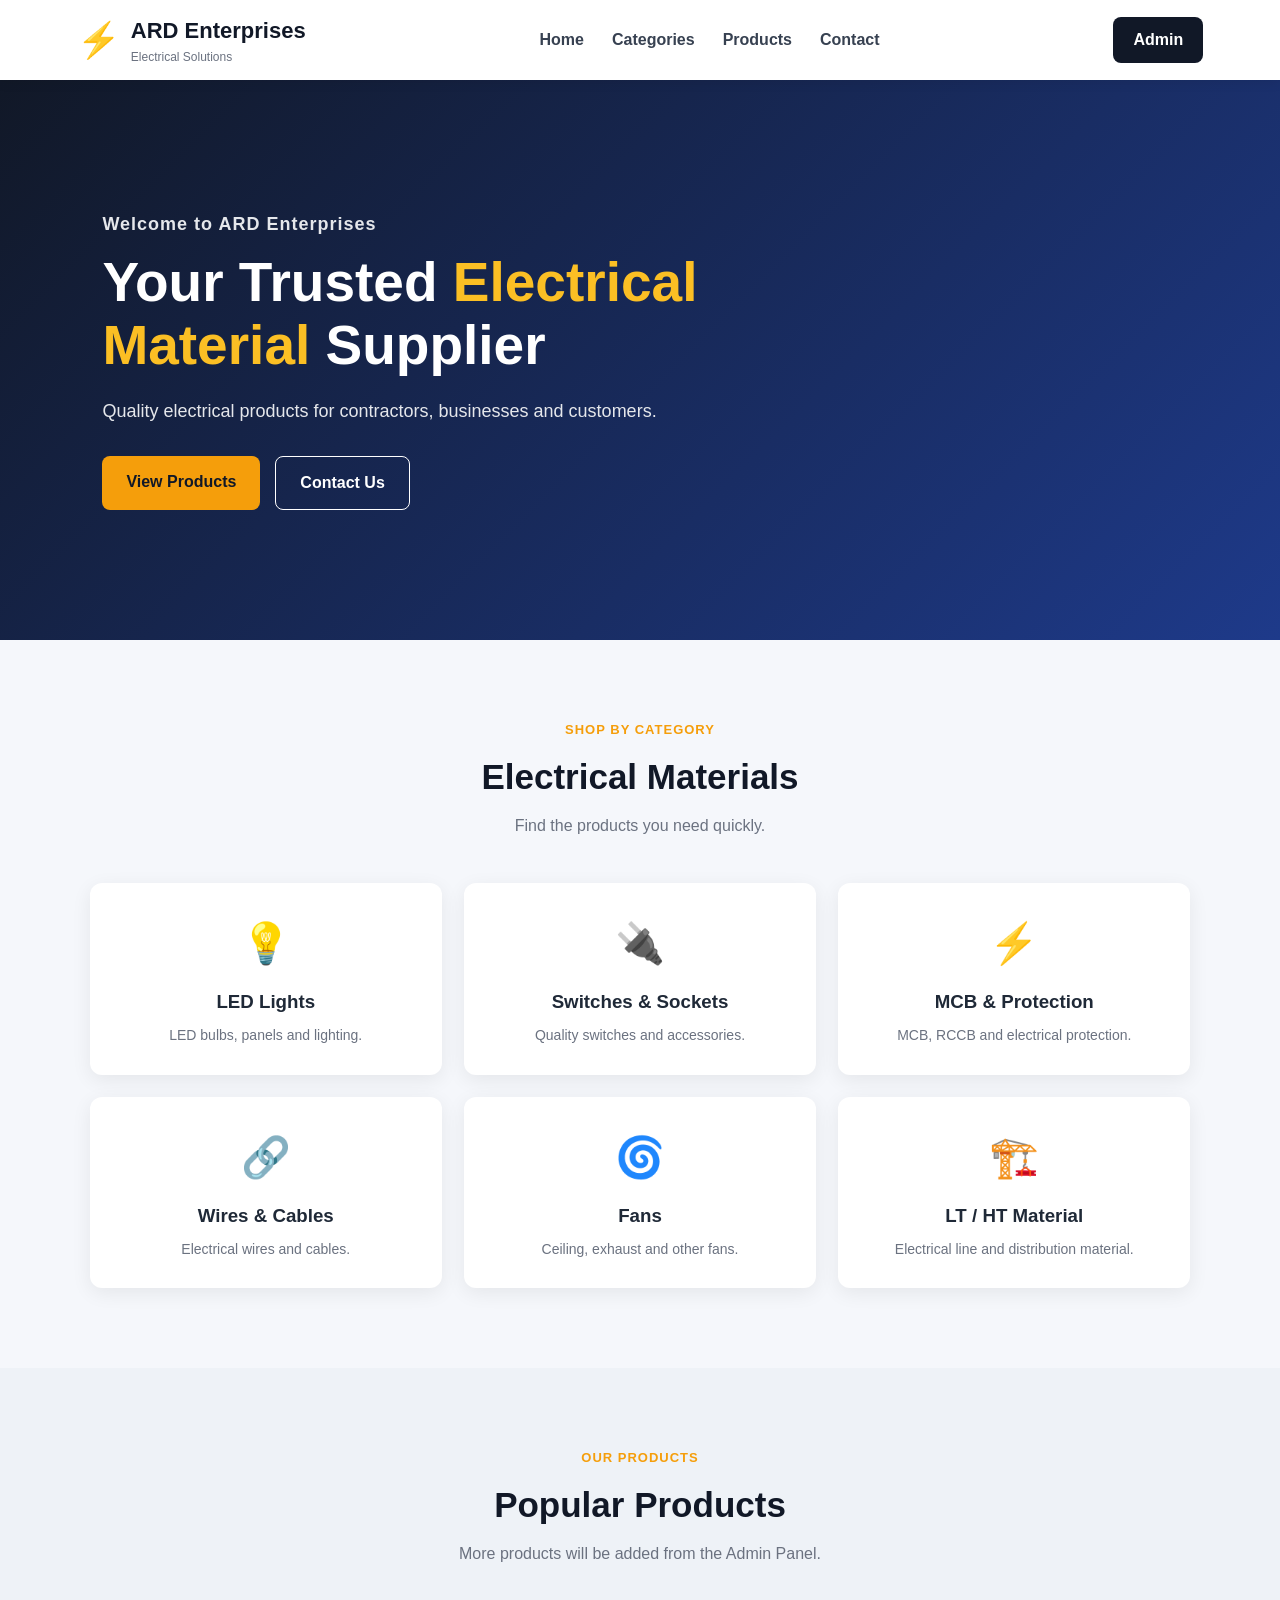
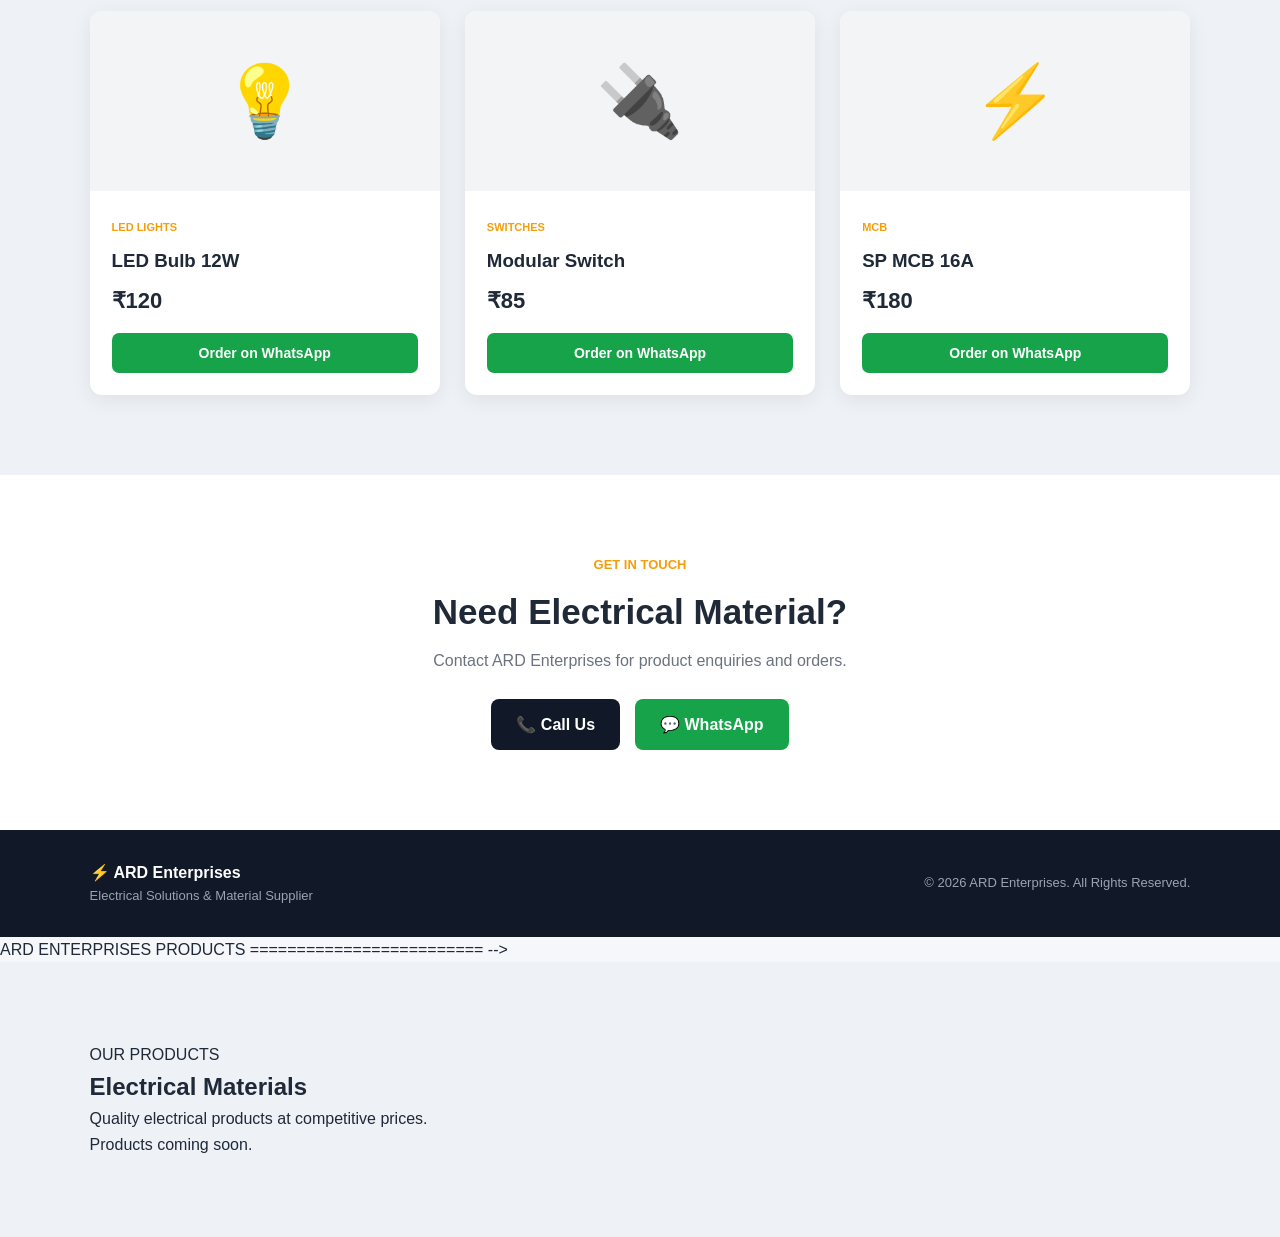
==== index.html @ 31192021 "Initial ARD Enterprises website" ====
<!DOCTYPE html>
<html lang="en">
<head>
    <meta charset="UTF-8">
    <meta name="viewport" content="width=device-width, initial-scale=1.0">

    <title>ARD Enterprises | Electrical Products</title>

    <link rel="stylesheet" href="style.css">
</head>

<body>

    <!-- =========================
         HEADER
    ========================== -->

    <header class="header">

        <div class="logo">
            <span>⚡</span>
            <div>
                <h1>ARD Enterprises</h1>
                <p>Electrical Solutions</p>
            </div>
        </div>

        <nav class="navbar">
            <a href="#home">Home</a>
            <a href="#categories">Categories</a>
            <a href="#products">Products</a>
            <a href="#contact">Contact</a>
        </nav>

        <a href="admin.html" class="admin-btn">
            Admin
        </a>

    </header>


    <!-- =========================
         HERO SECTION
    ========================== -->

    <section class="hero" id="home">

        <div class="hero-content">

            <p class="hero-small">
                Welcome to ARD Enterprises
            </p>

            <h2>
                Your Trusted
                <span>Electrical Material</span>
                Supplier
            </h2>

            <p>
                Quality electrical products for contractors,
                businesses and customers.
            </p>

            <div class="hero-buttons">

                <a href="#products" class="primary-btn">
                    View Products
                </a>

                <a href="#contact" class="secondary-btn">
                    Contact Us
                </a>

            </div>

        </div>

    </section>


    <!-- =========================
         CATEGORIES
    ========================== -->

    <section class="categories-section" id="categories">

        <div class="section-heading">

            <p>SHOP BY CATEGORY</p>

            <h2>Electrical Materials</h2>

            <span>
                Find the products you need quickly.
            </span>

        </div>


        <div class="categories-grid">

            <div class="category-card">
                <div class="category-icon">💡</div>
                <h3>LED Lights</h3>
                <p>LED bulbs, panels and lighting.</p>
            </div>


            <div class="category-card">
                <div class="category-icon">🔌</div>
                <h3>Switches & Sockets</h3>
                <p>Quality switches and accessories.</p>
            </div>


            <div class="category-card">
                <div class="category-icon">⚡</div>
                <h3>MCB & Protection</h3>
                <p>MCB, RCCB and electrical protection.</p>
            </div>


            <div class="category-card">
                <div class="category-icon">🔗</div>
                <h3>Wires & Cables</h3>
                <p>Electrical wires and cables.</p>
            </div>


            <div class="category-card">
                <div class="category-icon">🌀</div>
                <h3>Fans</h3>
                <p>Ceiling, exhaust and other fans.</p>
            </div>


            <div class="category-card">
                <div class="category-icon">🏗️</div>
                <h3>LT / HT Material</h3>
                <p>Electrical line and distribution material.</p>
            </div>

        </div>

    </section>


    <!-- =========================
         PRODUCTS
    ========================== -->

    <section class="products-section" id="products">

        <div class="section-heading">

            <p>OUR PRODUCTS</p>

            <h2>Popular Products</h2>

            <span>
                More products will be added from the Admin Panel.
            </span>

        </div>


        <div class="products-grid">

            <!-- Product 1 -->

            <div class="product-card">

                <div class="product-image">
                    💡
                </div>

                <div class="product-info">

                    <small>LED LIGHTS</small>

                    <h3>LED Bulb 12W</h3>

                    <p class="product-price">
                        ₹120
                    </p>

                    <button
                        class="whatsapp-btn"
                        onclick="orderWhatsApp('LED Bulb 12W', 120)">
                        Order on WhatsApp
                    </button>

                </div>

            </div>


            <!-- Product 2 -->

            <div class="product-card">

                <div class="product-image">
                    🔌
                </div>

                <div class="product-info">

                    <small>SWITCHES</small>

                    <h3>Modular Switch</h3>

                    <p class="product-price">
                        ₹85
                    </p>

                    <button
                        class="whatsapp-btn"
                        onclick="orderWhatsApp('Modular Switch', 85)">
                        Order on WhatsApp
                    </button>

                </div>

            </div>


            <!-- Product 3 -->

            <div class="product-card">

                <div class="product-image">
                    ⚡
                </div>

                <div class="product-info">

                    <small>MCB</small>

                    <h3>SP MCB 16A</h3>

                    <p class="product-price">
                        ₹180
                    </p>

                    <button
                        class="whatsapp-btn"
                        onclick="orderWhatsApp('SP MCB 16A', 180)">
                        Order on WhatsApp
                    </button>

                </div>

            </div>

        </div>

    </section>


    <!-- =========================
         CONTACT
    ========================== -->

    <section class="contact-section" id="contact">

        <div class="contact-content">

            <p>GET IN TOUCH</p>

            <h2>Need Electrical Material?</h2>

            <span>
                Contact ARD Enterprises for product enquiries
                and orders.
            </span>

            <div class="contact-buttons">

                <a href="tel:+919857746076" class="call-btn">
                    📞 Call Us
                </a>

                <a
                    href="https://wa.me/919857746076"
                    target="_blank"
                    class="whatsapp-main">
                    💬 WhatsApp
                </a>

            </div>

        </div>

    </section>


    <!-- =========================
         FOOTER
    ========================== -->

    <footer>

        <div>
            <strong>⚡ ARD Enterprises</strong>
            <p>Electrical Solutions & Material Supplier</p>
        </div>

        <p>
            © 2026 ARD Enterprises. All Rights Reserved.
        </p>

    </footer>


        ARD ENTERPRISES PRODUCTS
========================= -->

<section class="products-section" id="products">

    <div class="products-heading">

        <p>OUR PRODUCTS</p>

        <h2>Electrical Materials</h2>

        <span>
            Quality electrical products at competitive prices.
        </span>

    </div>

    <div
        class="customer-product-grid"
        id="customerProductGrid">

    </div>

</section>
<!-- =========================
     CUSTOMER ORDER MODAL
========================= -->

<div class="order-modal" id="orderModal">

    <div class="order-modal-content">

        <button
            class="order-close"
            onclick="closeOrderModal()">
            ×
        </button>

        <h2>Place Your Order</h2>

        <p id="orderProductName"></p>

        <form id="customerOrderForm">

            <input
                type="text"
                id="customerName"
                placeholder="Your Name"
                required>

            <input
                type="tel"
                id="customerMobile"
                placeholder="Mobile Number"
                required>

            <input
                type="number"
                id="customerQuantity"
                min="1"
                value="1"
                required>

            <button
                type="submit"
                class="place-order-btn">
                Place Order on WhatsApp
            </button>

        </form>

    </div>

</div>
    <script src="script.js"></script>

</body>
</html>
---- style.css ----
* {
    margin: 0;
    padding: 0;
    box-sizing: border-box;
}

html {
    scroll-behavior: smooth;
}

body {
    font-family: Arial, Helvetica, sans-serif;
    background: #f5f7fb;
    color: #1f2937;
    line-height: 1.6;
}

/* =========================
   HEADER
========================= */

.header {
    width: 100%;
    min-height: 75px;
    background: #ffffff;
    display: flex;
    align-items: center;
    justify-content: space-between;
    padding: 12px 6%;
    box-shadow: 0 2px 12px rgba(0, 0, 0, 0.08);
    position: sticky;
    top: 0;
    z-index: 1000;
}

.logo {
    display: flex;
    align-items: center;
    gap: 10px;
}

.logo span {
    font-size: 35px;
}

.logo h1 {
    font-size: 22px;
    color: #111827;
}

.logo p {
    font-size: 12px;
    color: #6b7280;
}

.navbar {
    display: flex;
    gap: 28px;
}

.navbar a {
    text-decoration: none;
    color: #374151;
    font-weight: 600;
    transition: 0.3s;
}

.navbar a:hover {
    color: #f59e0b;
}

.admin-btn {
    text-decoration: none;
    background: #111827;
    color: white;
    padding: 10px 20px;
    border-radius: 8px;
    font-weight: 600;
}

/* =========================
   HERO
========================= */

.hero {
    min-height: 560px;
    display: flex;
    align-items: center;
    padding: 70px 8%;
    background:
        linear-gradient(
            135deg,
            #111827,
            #1e3a8a
        );
    color: white;
}

.hero-content {
    max-width: 720px;
}

.hero-small {
    color: #fbbf24;
    font-weight: bold;
    letter-spacing: 1px;
    margin-bottom: 12px;
}

.hero h2 {
    font-size: 55px;
    line-height: 1.15;
    margin-bottom: 20px;
}

.hero h2 span {
    color: #fbbf24;
}

.hero-content > p {
    font-size: 18px;
    color: #e5e7eb;
    max-width: 600px;
}

.hero-buttons {
    display: flex;
    gap: 15px;
    margin-top: 30px;
}

.primary-btn,
.secondary-btn {
    text-decoration: none;
    padding: 13px 24px;
    border-radius: 8px;
    font-weight: bold;
}

.primary-btn {
    background: #f59e0b;
    color: #111827;
}

.secondary-btn {
    border: 1px solid white;
    color: white;
}

/* =========================
   SECTIONS
========================= */

.categories-section,
.products-section {
    padding: 80px 7%;
}

.section-heading {
    text-align: center;
    margin-bottom: 45px;
}

.section-heading p {
    color: #f59e0b;
    font-size: 13px;
    font-weight: bold;
    letter-spacing: 1px;
}

.section-heading h2 {
    font-size: 35px;
    margin: 8px 0;
    color: #111827;
}

.section-heading span {
    color: #6b7280;
}

/* =========================
   CATEGORIES
========================= */

.categories-grid {
    display: grid;
    grid-template-columns: repeat(3, 1fr);
    gap: 22px;
}

.category-card {
    background: white;
    padding: 28px;
    border-radius: 12px;
    text-align: center;
    box-shadow: 0 5px 20px rgba(0, 0, 0, 0.07);
    transition: 0.3s;
}

.category-card:hover {
    transform: translateY(-6px);
}

.category-icon {
    font-size: 40px;
    margin-bottom: 12px;
}

.category-card h3 {
    margin-bottom: 7px;
}

.category-card p {
    color: #6b7280;
    font-size: 14px;
}

/* =========================
   PRODUCTS
========================= */

.products-section {
    background: #eef2f7;
}

.products-grid {
    display: grid;
    grid-template-columns: repeat(3, 1fr);
    gap: 25px;
}

.product-card {
    background: white;
    border-radius: 12px;
    overflow: hidden;
    box-shadow: 0 5px 20px rgba(0, 0, 0, 0.07);
}

.product-image {
    height: 180px;
    background: #f3f4f6;
    display: flex;
    align-items: center;
    justify-content: center;
    font-size: 70px;
}

.product-info {
    padding: 22px;
}

.product-info small {
    color: #f59e0b;
    font-weight: bold;
    font-size: 11px;
}

.product-info h3 {
    margin: 7px 0;
}

.product-price {
    font-size: 22px;
    font-weight: bold;
    margin-bottom: 15px;
}

.whatsapp-btn {
    width: 100%;
    border: none;
    padding: 12px;
    background: #16a34a;
    color: white;
    border-radius: 7px;
    font-size: 14px;
    font-weight: bold;
    cursor: pointer;
}

.whatsapp-btn:hover {
    background: #15803d;
}

/* =========================
   CONTACT
========================= */

.contact-section {
    padding: 80px 7%;
    text-align: center;
    background: white;
}

.contact-content > p {
    color: #f59e0b;
    font-weight: bold;
    font-size: 13px;
}

.contact-content h2 {
    font-size: 35px;
    margin: 8px 0;
}

.contact-content span {
    color: #6b7280;
}

.contact-buttons {
    display: flex;
    justify-content: center;
    gap: 15px;
    margin-top: 25px;
}

.call-btn,
.whatsapp-main {
    text-decoration: none;
    padding: 13px 25px;
    border-radius: 8px;
    font-weight: bold;
}

.call-btn {
    background: #111827;
    color: white;
}

.whatsapp-main {
    background: #16a34a;
    color: white;
}

/* =========================
   FOOTER
========================= */

footer {
    background: #111827;
    color: white;
    padding: 30px 7%;
    display: flex;
    justify-content: space-between;
    align-items: center;
}

footer p {
    color: #9ca3af;
    font-size: 13px;
}

/* =========================
   MOBILE
========================= */

@media (max-width: 800px) {

    .header {
        flex-wrap: wrap;
        gap: 15px;
    }

    .navbar {
        order: 3;
        width: 100%;
        justify-content: center;
        gap: 15px;
    }

    .navbar a {
        font-size: 13px;
    }

    .hero {
        min-height: 500px;
        padding: 50px 7%;
    }

    .hero h2 {
        font-size: 40px;
    }

    .categories-grid,
    .products-grid {
        grid-template-columns: 1fr;
    }

    .section-heading h2 {
        font-size: 29px;
    }

    .contact-buttons {
        flex-direction: column;
    }

    footer {
        flex-direction: column;
        gap: 15px;
        text-align: center;
    }
}/* =========================
   PRODUCT QUANTITY
========================= */

.quantity-control {
    display: flex;
    align-items: center;
    justify-content: center;
    gap: 15px;
    margin: 12px 0;
}

.quantity-control button {
    width: 32px;
    height: 32px;
    border: none;
    border-radius: 6px;
    cursor: pointer;
    font-size: 18px;
    font-weight: bold;
}

.quantity-control span {
    min-width: 25px;
    text-align: center;
    font-weight: bold;
}/* =========================
   CUSTOMER ORDER MODAL
========================= */

.order-modal {
    display: none;
    position: fixed;
    inset: 0;
    background: rgba(0, 0, 0, 0.6);
    align-items: center;
    justify-content: center;
    z-index: 9999;
}

.order-modal.show {
    display: flex;
}

.order-modal-content {
    width: 90%;
    max-width: 420px;
    background: white;
    padding: 25px;
    border-radius: 12px;
    position: relative;
}

.order-modal-content h2 {
    margin-bottom: 8px;
}

#orderProductName {
    color: #666;
    margin-bottom: 20px;
}

#customerOrderForm {
    display: flex;
    flex-direction: column;
    gap: 12px;
}

#customerOrderForm input {
    padding: 12px;
    border: 1px solid #ddd;
    border-radius: 7px;
    font-size: 15px;
}

.place-order-btn {
    padding: 12px;
    border: none;
    border-radius: 7px;
    cursor: pointer;
    font-weight: bold;
}

.order-close {
    position: absolute;
    right: 15px;
    top: 10px;
    border: none;
    background: none;
    font-size: 28px;
    cursor: pointer;
}
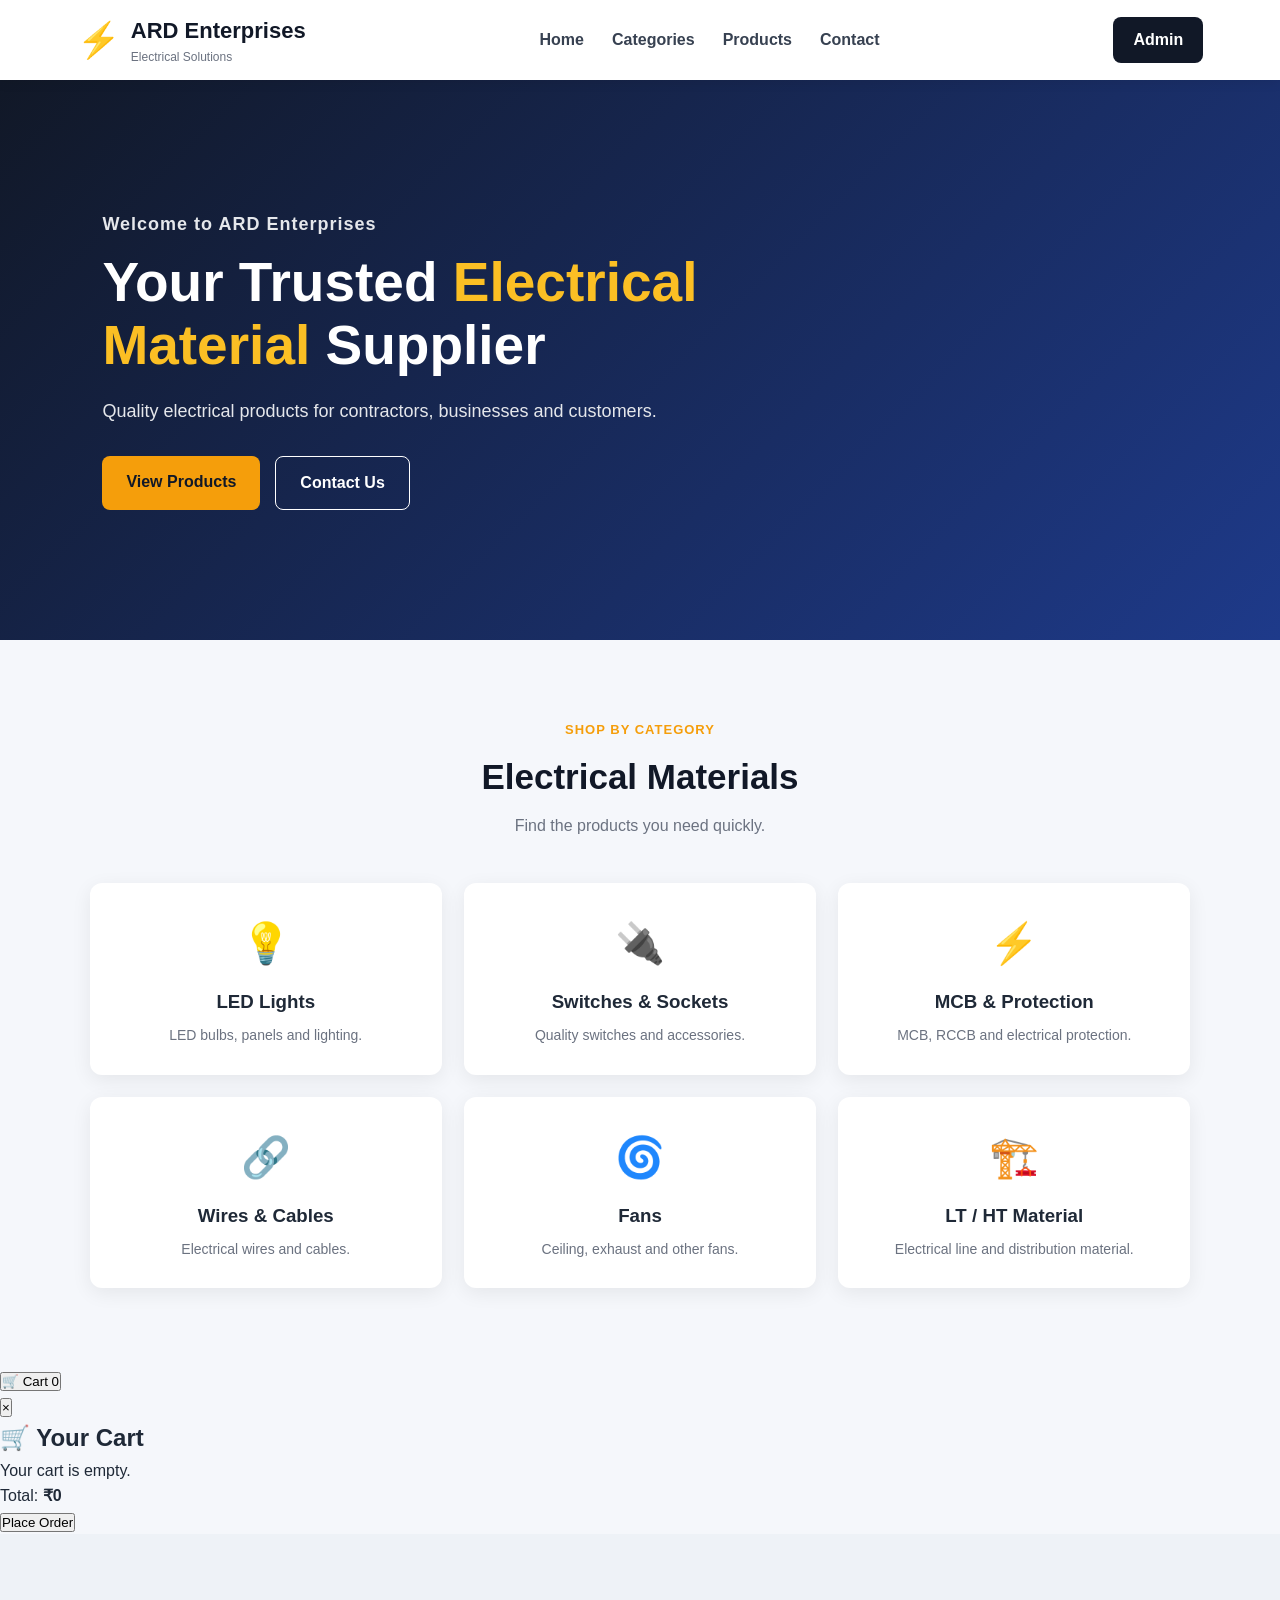
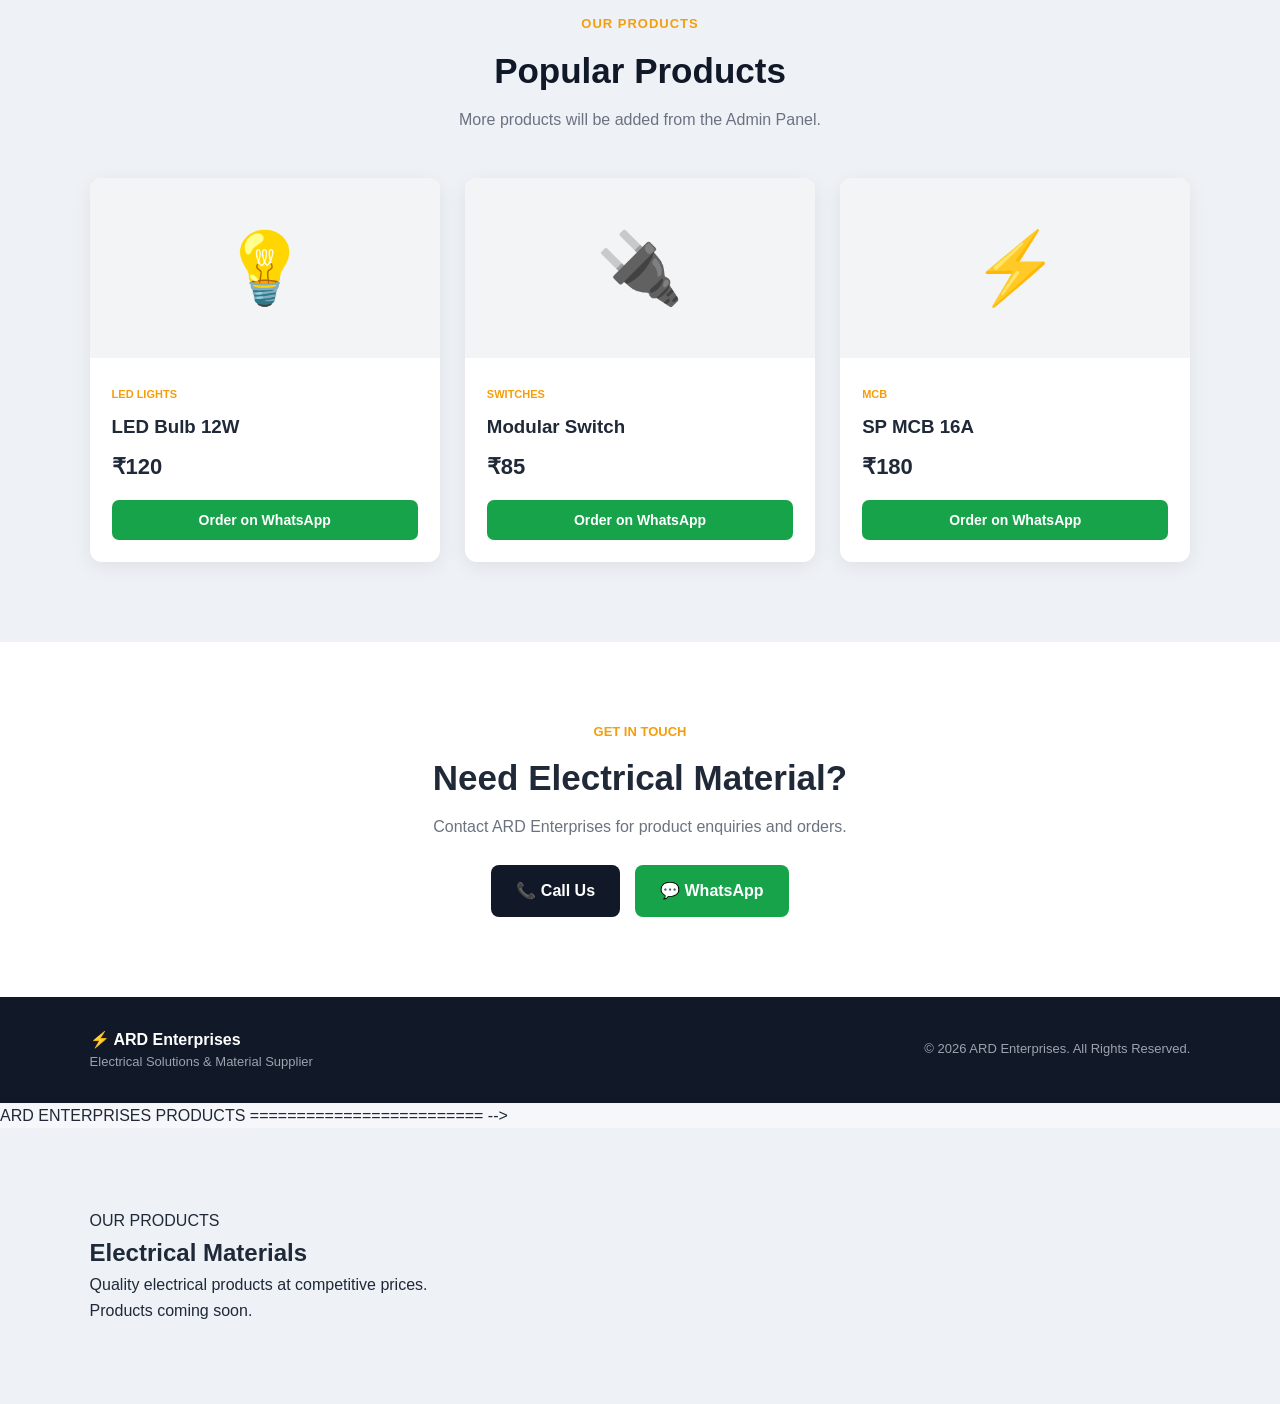
==== commit 9cb550b4: "Update ARD Enterprises cart and orders" ====
--- a/index.html
+++ b/index.html
@@ -144,7 +144,54 @@
         </div>
 
     </section>
-
+<!-- =========================
+     SHOPPING CART
+========================= -->
+
+<div class="cart-container">
+
+    <button
+        class="cart-toggle-btn"
+        onclick="openCart()">
+        🛒 Cart
+        <span id="cartCount">0</span>
+    </button>
+
+</div>
+
+
+<div
+    class="cart-modal"
+    id="cartModal">
+
+    <div class="cart-modal-content">
+
+        <button
+            class="cart-close"
+            onclick="closeCart()">
+            ×
+        </button>
+
+        <h2>🛒 Your Cart</h2>
+
+        <div id="cartItems"></div>
+
+        <div class="cart-total">
+            Total:
+            <strong id="cartTotal">
+                ₹0
+            </strong>
+        </div>
+
+        <button
+            class="cart-order-btn"
+            onclick="checkoutCart()">
+            Place Order
+        </button>
+
+    </div>
+
+</div>
 
     <!-- =========================
          PRODUCTS
--- a/style.css
+++ b/style.css
@@ -489,4 +489,23 @@
     background: none;
     font-size: 28px;
     cursor: pointer;
+}/* =====================================
+   CUSTOMER CART BUTTON
+===================================== */
+
+.customer-cart-btn {
+    display: block;
+    width: 100%;
+    margin-top: 10px;
+    padding: 12px;
+    border: none;
+    border-radius: 8px;
+    cursor: pointer;
+    font-size: 15px;
+    font-weight: 600;
+}
+
+.customer-cart-btn:disabled {
+    cursor: not-allowed;
+    opacity: 0.6;
 }
